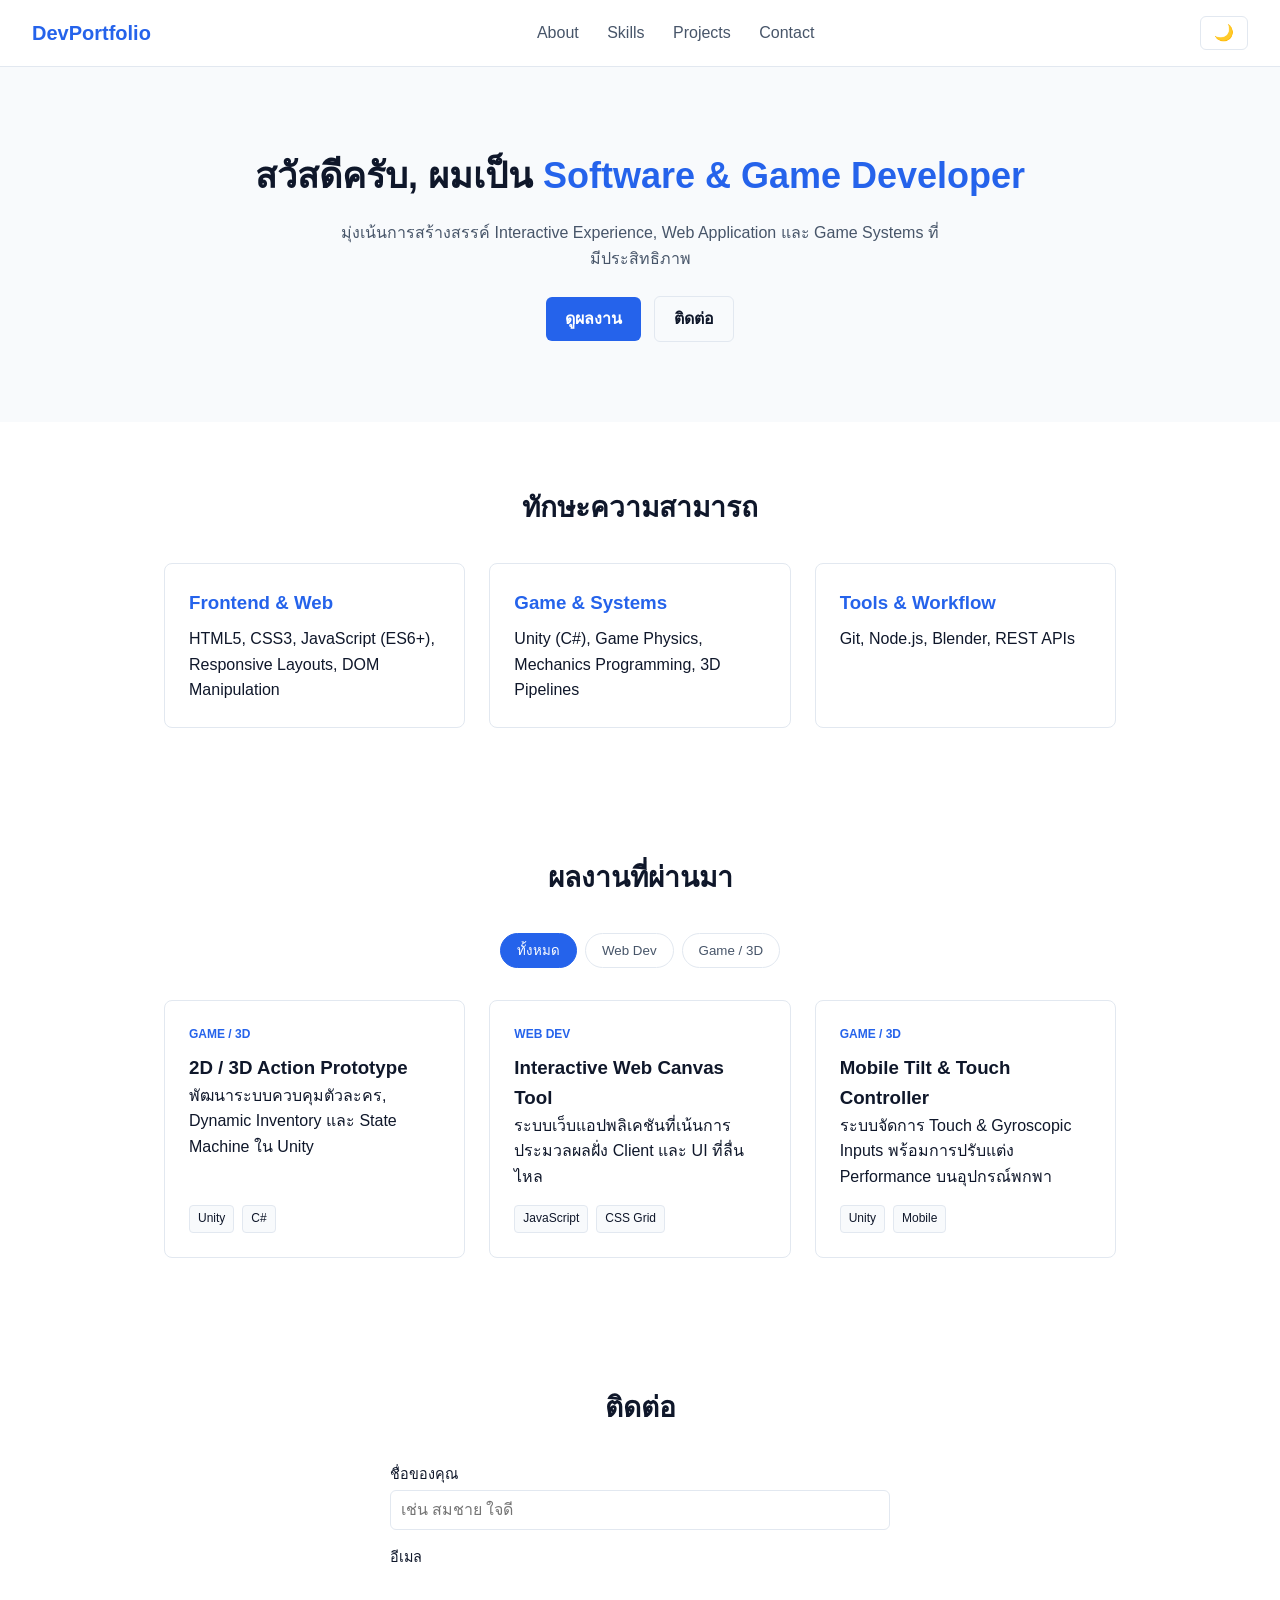
==== index.HTML @ 5b4622e6 "V.Blockout" ====
<!DOCTYPE html>
<html lang="th">
<head>
  <meta charset="UTF-8">
  <meta name="viewport" content="width=device-width, initial-scale=1.0">
  <title>Developer Portfolio</title>
  <link rel="stylesheet" href="style.css">
</head>
<body>

  <!-- Navigation -->
  <header class="navbar">
    <a href="#" class="brand-logo">DevPortfolio</a>
    <nav class="nav-links">
      <a href="#about">About</a>
      <a href="#skills">Skills</a>
      <a href="#projects">Projects</a>
      <a href="#contact">Contact</a>
    </nav>
    <button id="themeToggleBtn" type="button" class="btn-theme" aria-label="Toggle Theme">
      🌙
    </button>
  </header>

  <main>
    <!-- Hero Section -->
    <section id="hero" class="hero-section">
      <div class="hero-content">
        <h1>สวัสดีครับ, ผมเป็น <span class="highlight">Software & Game Developer</span></h1>
        <p>มุ่งเน้นการสร้างสรรค์ Interactive Experience, Web Application และ Game Systems ที่มีประสิทธิภาพ</p>
        <div class="hero-cta">
          <a href="#projects" class="btn btn-primary">ดูผลงาน</a>
          <a href="#contact" class="btn btn-secondary">ติดต่อ</a>
        </div>
      </div>
    </section>

    <!-- Skills Section -->
    <section id="skills" class="section">
      <h2 class="section-title">ทักษะความสามารถ</h2>
      <div class="skills-grid">
        <div class="skill-card">
          <h3>Frontend & Web</h3>
          <p>HTML5, CSS3, JavaScript (ES6+), Responsive Layouts, DOM Manipulation</p>
        </div>
        <div class="skill-card">
          <h3>Game & Systems</h3>
          <p>Unity (C#), Game Physics, Mechanics Programming, 3D Pipelines</p>
        </div>
        <div class="skill-card">
          <h3>Tools & Workflow</h3>
          <p>Git, Node.js, Blender, REST APIs</p>
        </div>
      </div>
    </section>

    <!-- Projects Section -->
    <section id="projects" class="section">
      <h2 class="section-title">ผลงานที่ผ่านมา</h2>

      <!-- Filter Controls -->
      <div class="filter-controls">
        <button type="button" class="filter-btn active" data-filter="all">ทั้งหมด</button>
        <button type="button" class="filter-btn" data-filter="web">Web Dev</button>
        <button type="button" class="filter-btn" data-filter="game">Game / 3D</button>
      </div>

      <!-- Project Grid -->
      <div class="projects-grid">
        <article class="project-card" data-category="game">
          <div class="project-badge">Game / 3D</div>
          <h3>2D / 3D Action Prototype</h3>
          <p>พัฒนาระบบควบคุมตัวละคร, Dynamic Inventory และ State Machine ใน Unity</p>
          <div class="project-tags">
            <span>Unity</span>
            <span>C#</span>
          </div>
        </article>

        <article class="project-card" data-category="web">
          <div class="project-badge">Web Dev</div>
          <h3>Interactive Web Canvas Tool</h3>
          <p>ระบบเว็บแอปพลิเคชันที่เน้นการประมวลผลฝั่ง Client และ UI ที่ลื่นไหล</p>
          <div class="project-tags">
            <span>JavaScript</span>
            <span>CSS Grid</span>
          </div>
        </article>

        <article class="project-card" data-category="game">
          <div class="project-badge">Game / 3D</div>
          <h3>Mobile Tilt & Touch Controller</h3>
          <p>ระบบจัดการ Touch & Gyroscopic Inputs พร้อมการปรับแต่ง Performance บนอุปกรณ์พกพา</p>
          <div class="project-tags">
            <span>Unity</span>
            <span>Mobile</span>
          </div>
        </article>
      </div>
    </section>

    <!-- Contact Section -->
    <section id="contact" class="section">
      <h2 class="section-title">ติดต่อ</h2>
      <form id="contactForm" class="contact-form" novalidate>
        <div class="form-group">
          <label for="nameInput">ชื่อของคุณ</label>
          <input type="text" id="nameInput" name="name" required placeholder="เช่น สมชาย ใจดี">
        </div>
        <div class="form-group">
          <label for="emailInput">อีเมล</label>
          <input type="email" id="emailInput" name="email
---- style.css ----
:root {
  --bg-primary: #ffffff;
  --bg-secondary: #f8fafc;
  --text-primary: #0f172a;
  --text-secondary: #475569;
  --card-bg: #ffffff;
  --card-border: #e2e8f0;
  --accent: #2563eb;
  --accent-hover: #1d4ed8;
}

[data-theme="dark"] {
  --bg-primary: #0b0f19;
  --bg-secondary: #111827;
  --text-primary: #f8fafc;
  --text-secondary: #94a3b8;
  --card-bg: #1e293b;
  --card-border: #334155;
  --accent: #3b82f6;
  --accent-hover: #60a5fa;
}

* {
  box-sizing: border-box;
  margin: 0;
  padding: 0;
}

body {
  font-family: -apple-system, BlinkMacSystemFont, "Segoe UI", Roboto, Helvetica, Arial, sans-serif;
  background-color: var(--bg-primary);
  color: var(--text-primary);
  line-height: 1.6;
  transition: background-color 0.25s ease, color 0.25s ease;
}

/* Navbar */
.navbar {
  display: flex;
  justify-content: space-between;
  align-items: center;
  padding: 1rem 2rem;
  background-color: var(--card-bg);
  border-bottom: 1px solid var(--card-border);
  position: sticky;
  top: 0;
  z-index: 100;
}

.brand-logo {
  font-weight: 700;
  font-size: 1.25rem;
  color: var(--accent);
  text-decoration: none;
}

.nav-links a {
  margin: 0 0.75rem;
  text-decoration: none;
  color: var(--text-secondary);
  font-weight: 500;
  transition: color 0.2s;
}

.nav-links a:hover {
  color: var(--accent);
}

.btn-theme {
  background: none;
  border: 1px solid var(--card-border);
  padding: 0.4rem 0.8rem;
  border-radius: 6px;
  cursor: pointer;
  font-size: 1rem;
}

/* Hero */
.hero-section {
  padding: 5rem 2rem;
  text-align: center;
  background-color: var(--bg-secondary);
}

.hero-content h1 {
  font-size: 2.25rem;
  margin-bottom: 1rem;
}

.highlight {
  color: var(--accent);
}

.hero-content p {
  color: var(--text-secondary);
  max-width: 600px;
  margin: 0 auto 1.5rem auto;
}

/* Buttons */
.btn {
  display: inline-block;
  padding: 0.6rem 1.2rem;
  border-radius: 6px;
  text-decoration: none;
  font-weight: 600;
  cursor: pointer;
  border: none;
}

.btn-primary {
  background-color: var(--accent);
  color: #ffffff;
}

.btn-primary:hover {
  background-color: var(--accent-hover);
}

.btn-secondary {
  background-color: transparent;
  color: var(--text-primary);
  border: 1px solid var(--card-border);
  margin-left: 0.5rem;
}

/* Sections */
.section {
  max-width: 1000px;
  margin: 0 auto;
  padding: 4rem 1.5rem;
}

.section-title {
  text-align: center;
  font-size: 1.75rem;
  margin-bottom: 2rem;
}

/* Skills */
.skills-grid {
  display: grid;
  grid-template-columns: repeat(auto-fit, minmax(260px, 1fr));
  gap: 1.5rem;
}

.skill-card {
  background-color: var(--card-bg);
  border: 1px solid var(--card-border);
  padding: 1.5rem;
  border-radius: 8px;
}

.skill-card h3 {
  margin-bottom: 0.5rem;
  color: var(--accent);
}

/* Projects */
.filter-controls {
  display: flex;
  justify-content: center;
  gap: 0.5rem;
  margin-bottom: 2rem;
}

.filter-btn {
  background: var(--card-bg);
  border: 1px solid var(--card-border);
  color: var(--text-secondary);
  padding: 0.4rem 1rem;
  border-radius: 20px;
  cursor: pointer;
  font-weight: 500;
}

.filter-btn.active {
  background-color: var(--accent);
  color: #ffffff;
  border-color: var(--accent);
}

.projects-grid {
  display: grid;
  grid-template-columns: repeat(auto-fit, minmax(280px, 1fr));
  gap: 1.5rem;
}

.project-card {
  background-color: var(--card-bg);
  border: 1px solid var(--card-border);
  border-radius: 8px;
  padding: 1.5rem;
  display: flex;
  flex-direction: column;
  transition: transform 0.2s, box-shadow 0.2s;
}

.project-card:hover {
  transform: translateY(-4px);
}

.project-card.is-hidden {
  display: none;
}

.project-badge {
  font-size: 0.75rem;
  font-weight: 700;
  text-transform: uppercase;
  color: var(--accent);
  margin-bottom: 0.5rem;
}

.project-tags {
  margin-top: auto;
  padding-top: 1rem;
  display: flex;
  gap: 0.5rem;
}

.project-tags span {
  font-size: 0.75rem;
  background-color: var(--bg-secondary);
  border: 1px solid var(--card-border);
  padding: 0.2rem 0.5rem;
  border-radius: 4px;
}

/* Contact Form */
.contact-form {
  max-width: 500px;
  margin: 0 auto;
  display: flex;
  flex-direction: column;
  gap: 1rem;
}

.form-group {
  display: flex;
  flex-direction: column;
  gap: 0.3rem;
}

.form-group label {
  font-size: 0.9rem;
  font-weight: 500;
}

.form-group input,
.form-group textarea {
  padding: 0.6rem;
  border-radius: 6px;
  border: 1px solid var(--card-border);
  background-color: var(--card-bg);
  color: var(--text-primary);
  font-size: 1rem;
}

.form-status {
  font-size: 0.9rem;
  min-height: 1.2rem;
  text-align: center;
}

.form-status.success {
  color: #10b981;
}

.form-status.error {
  color: #ef4444;
}
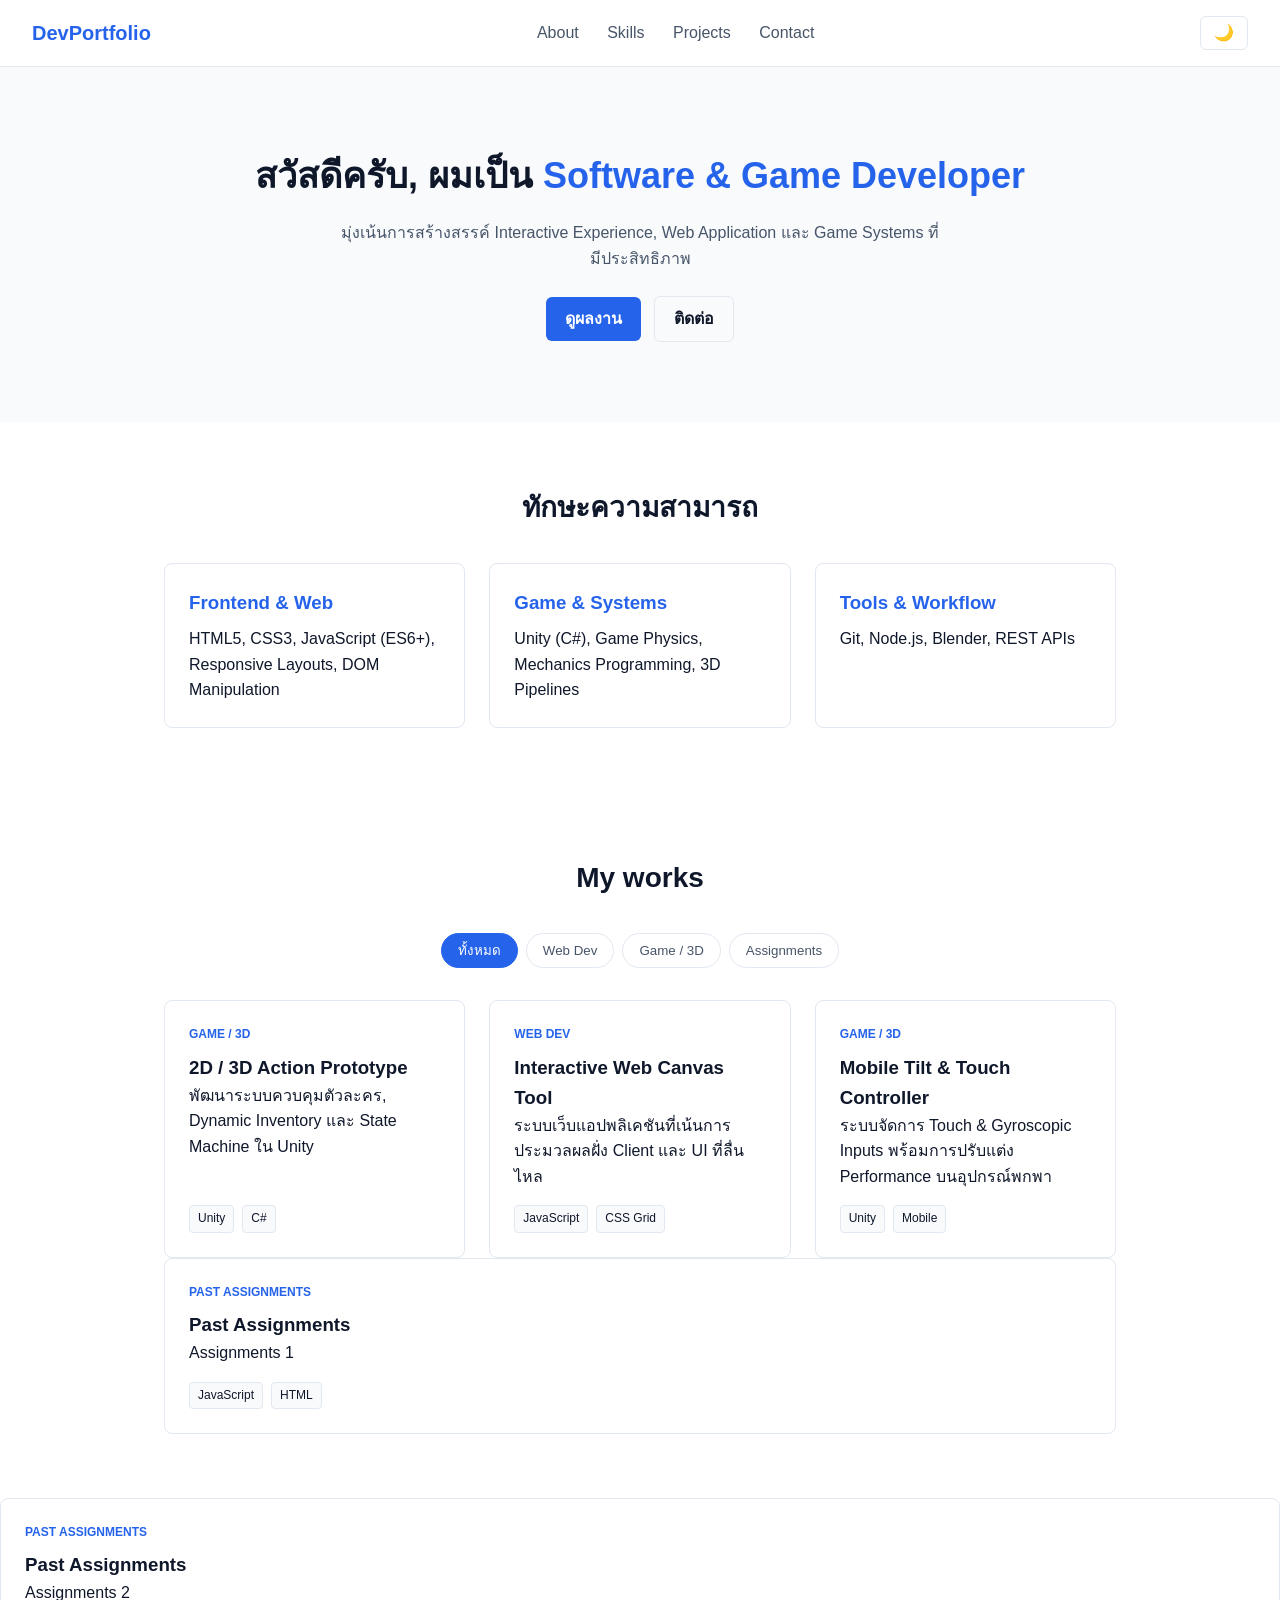
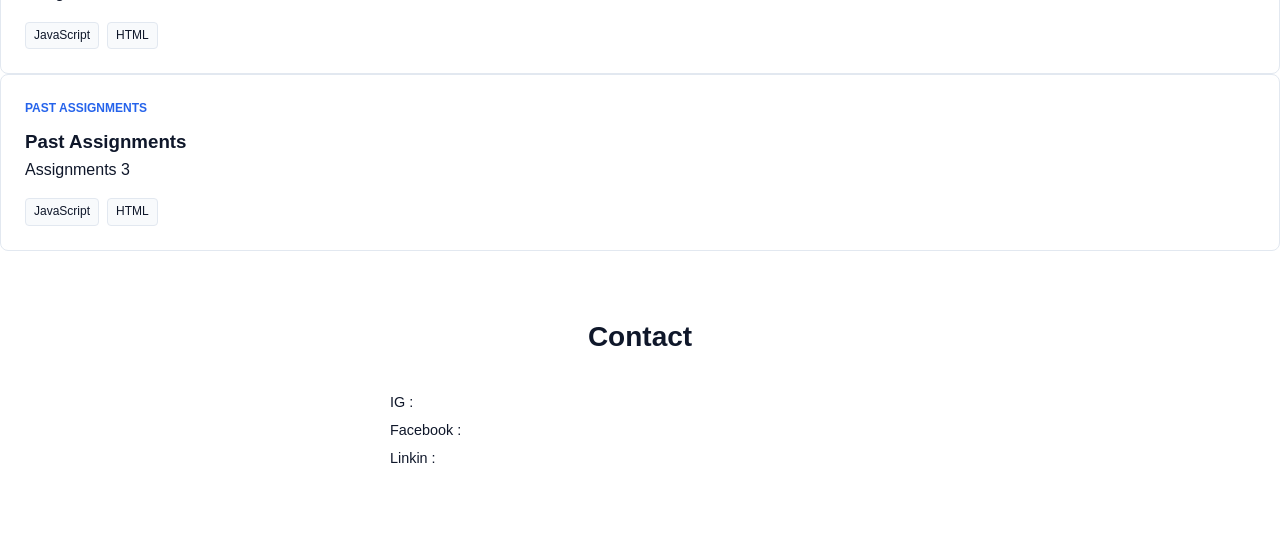
==== commit 9d0d8ba3: "v.1" ====
--- a/index.HTML
+++ b/index.HTML
@@ -5,6 +5,7 @@
   <meta name="viewport" content="width=device-width, initial-scale=1.0">
   <title>Developer Portfolio</title>
   <link rel="stylesheet" href="style.css">
+  <script src="script.js" defer></script>
 </head>
 <body>
 
@@ -56,13 +57,14 @@
 
     <!-- Projects Section -->
     <section id="projects" class="section">
-      <h2 class="section-title">ผลงานที่ผ่านมา</h2>
+      <h2 class="section-title">My works</h2>
 
       <!-- Filter Controls -->
       <div class="filter-controls">
         <button type="button" class="filter-btn active" data-filter="all">ทั้งหมด</button>
         <button type="button" class="filter-btn" data-filter="web">Web Dev</button>
         <button type="button" class="filter-btn" data-filter="game">Game / 3D</button>
+        <button type="button" class="filter-btn" data-filter="Assignments">Assignments</button>
       </div>
 
       <!-- Project Grid -->
@@ -97,16 +99,51 @@
           </div>
         </article>
       </div>
+
+       <article class="project-card" data-category="Assignments">
+          <div class="project-badge">Past Assignments</div>
+          <h3>Past Assignments</h3>
+          <p>Assignments 1</p>
+          <div class="project-tags">
+            <span>JavaScript</span>
+            <span>HTML</span>
+          </div>
+        </article>
+      </div>
     </section>
+
+     <article class="project-card" data-category="Assignments">
+          <div class="project-badge">Past Assignments</div>
+          <h3>Past Assignments</h3>
+          <p>Assignments 2</p>
+          <div class="project-tags">
+            <span>JavaScript</span>
+            <span>HTML</span>
+          </div>
+        </article>
+      </div>
+    </section>
+
+     <article class="project-card" data-category="Assignments">
+          <div class="project-badge">Past Assignments</div>
+          <h3>Past Assignments</h3>
+          <p>Assignments 3</p>
+          <div class="project-tags">
+            <span>JavaScript</span>
+            <span>HTML</span>
+          </div>
+        </article>
+      </div>
+    </section>
+
 
     <!-- Contact Section -->
     <section id="contact" class="section">
-      <h2 class="section-title">ติดต่อ</h2>
+      <h2 class="section-title">Contact</h2>
       <form id="contactForm" class="contact-form" novalidate>
         <div class="form-group">
-          <label for="nameInput">ชื่อของคุณ</label>
-          <input type="text" id="nameInput" name="name" required placeholder="เช่น สมชาย ใจดี">
-        </div>
+          <label for="nameInput">IG :</label>
         <div class="form-group">
-          <label for="emailInput">อีเมล</label>
-          <input type="email" id="emailInput" name="email+          <label for="emailInput">Facebook :</label>
+           <div class="form-group">
+          <label for="emailInput">Linkin :</label>
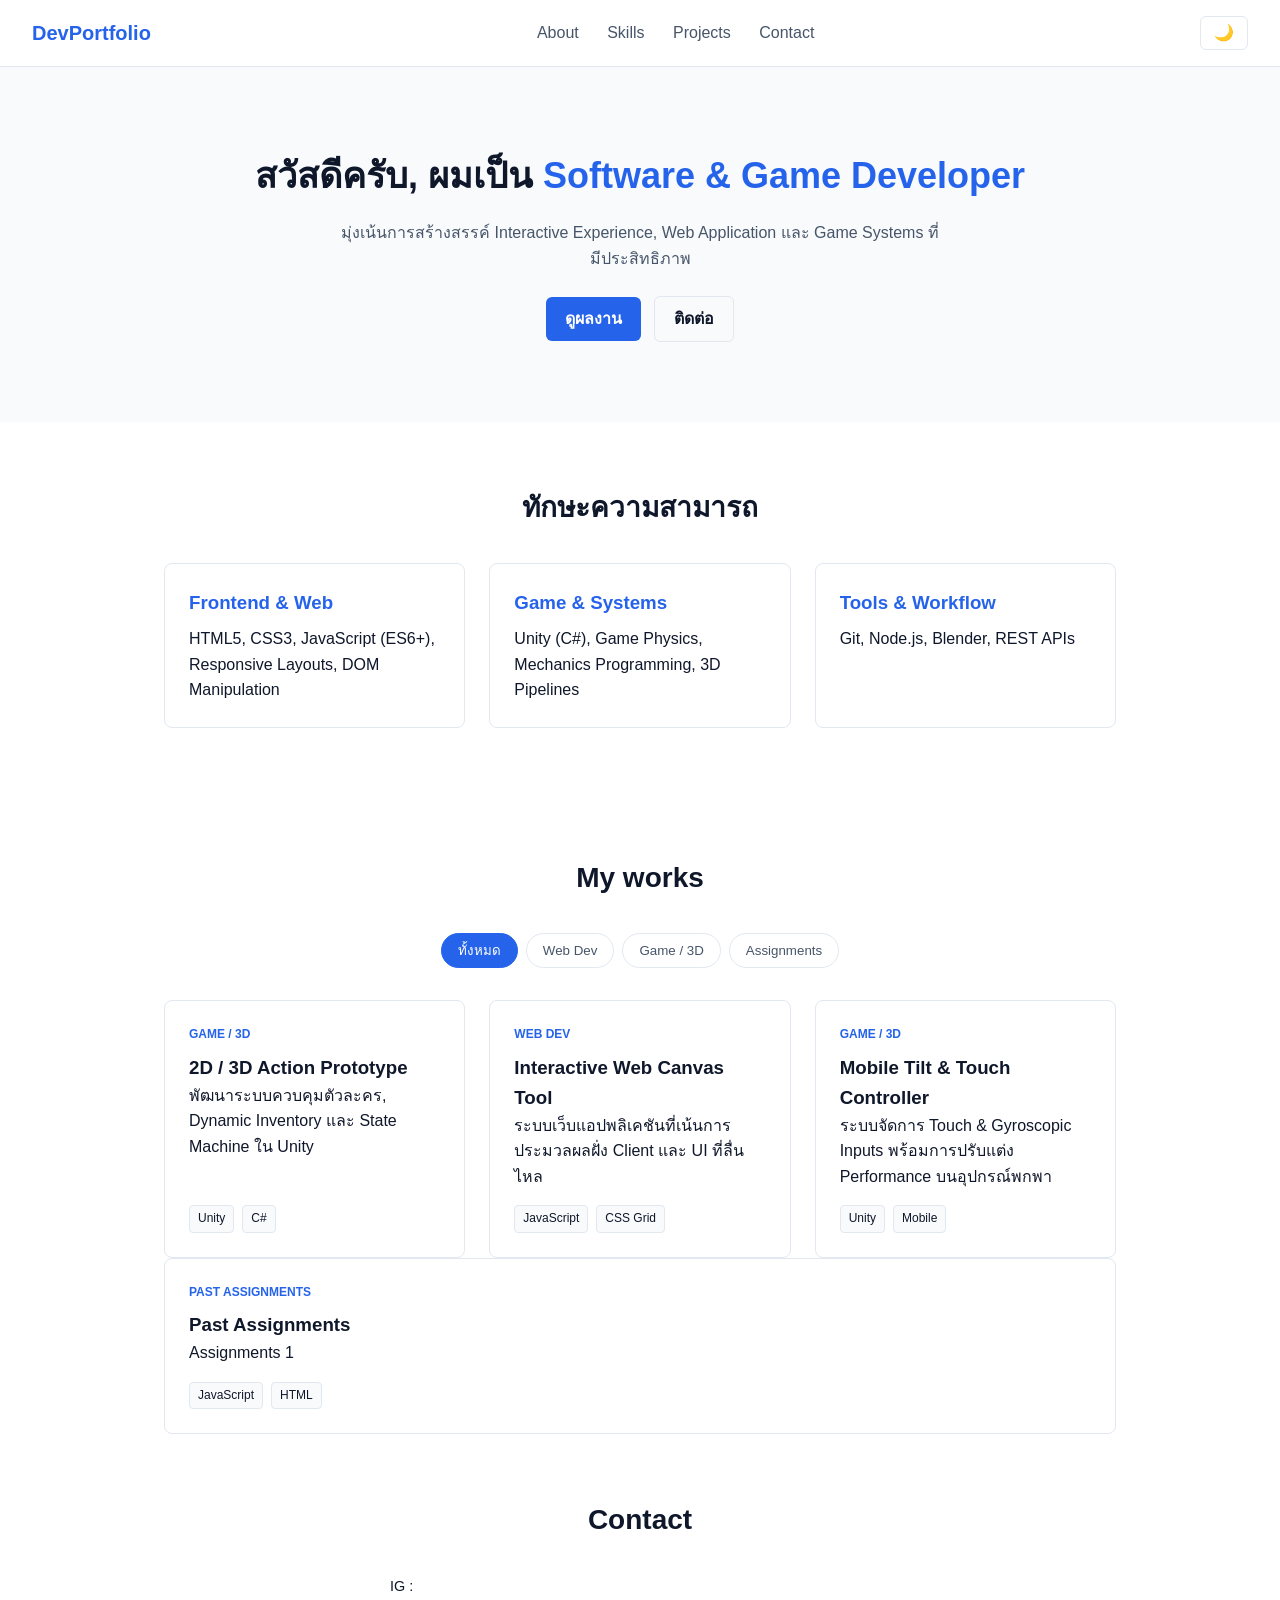
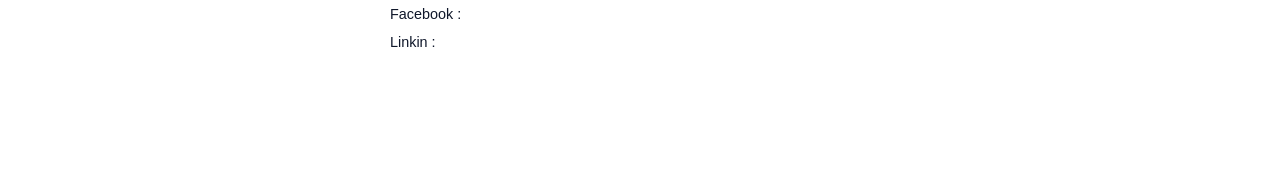
==== commit ae7f09ae: "V1.1" ====
--- a/index.HTML
+++ b/index.HTML
@@ -100,7 +100,8 @@
         </article>
       </div>
 
-       <article class="project-card" data-category="Assignments">
+      <a href="pokemon-v3/index.html" class="card-link-wrapper"> 
+     <article class="project-card" data-category="Assignments">
           <div class="project-badge">Past Assignments</div>
           <h3>Past Assignments</h3>
           <p>Assignments 1</p>
@@ -109,33 +110,8 @@
             <span>HTML</span>
           </div>
         </article>
+        </a>
       </div>
-    </section>
-
-     <article class="project-card" data-category="Assignments">
-          <div class="project-badge">Past Assignments</div>
-          <h3>Past Assignments</h3>
-          <p>Assignments 2</p>
-          <div class="project-tags">
-            <span>JavaScript</span>
-            <span>HTML</span>
-          </div>
-        </article>
-      </div>
-    </section>
-
-     <article class="project-card" data-category="Assignments">
-          <div class="project-badge">Past Assignments</div>
-          <h3>Past Assignments</h3>
-          <p>Assignments 3</p>
-          <div class="project-tags">
-            <span>JavaScript</span>
-            <span>HTML</span>
-          </div>
-        </article>
-      </div>
-    </section>
-
 
     <!-- Contact Section -->
     <section id="contact" class="section">
--- a/style.css
+++ b/style.css
@@ -269,4 +269,11 @@
 
 .form-status.error {
   color: #ef4444;
-}+}
+
+.card-link-wrapper {
+  display: block;        /* ให้ <a> ขยายเต็มพื้นที่ */
+  text-decoration: none; /* เอาขีดเส้นใต้ออก */
+  color: inherit;        /* ให้สีตัวอักษรใช้ตามที่ตั้งไว้ในการ์ด */
+}
+
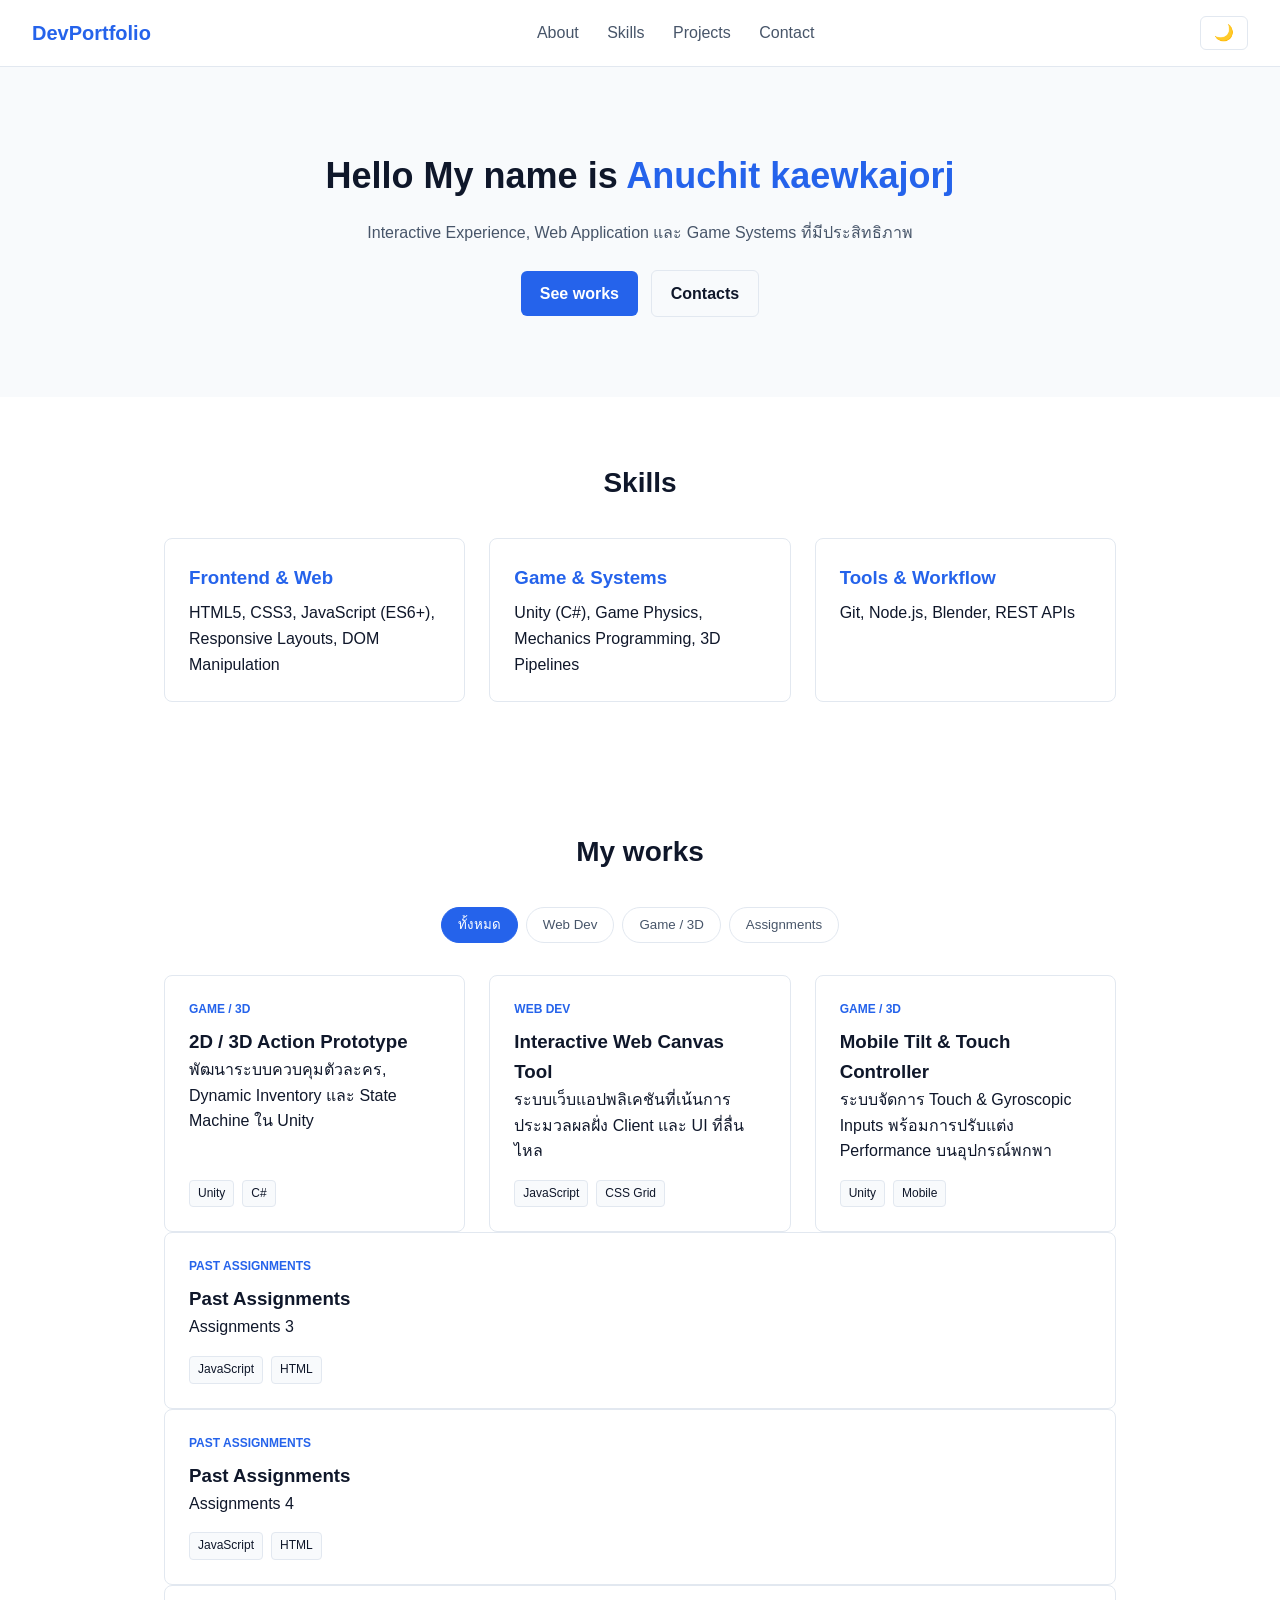
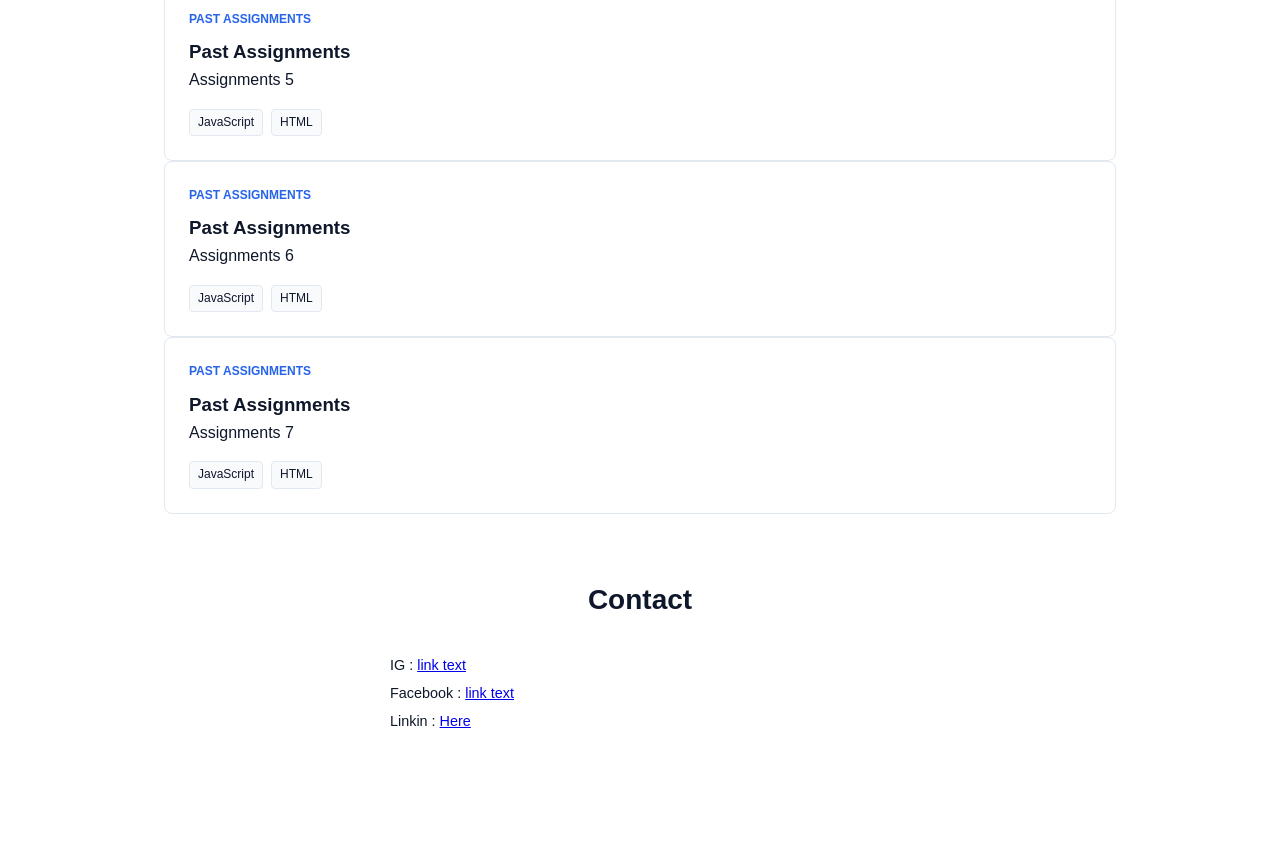
==== commit 388fdcf0: "V.1.2 v.1.2" ====
--- a/index.HTML
+++ b/index.HTML
@@ -27,18 +27,18 @@
     <!-- Hero Section -->
     <section id="hero" class="hero-section">
       <div class="hero-content">
-        <h1>สวัสดีครับ, ผมเป็น <span class="highlight">Software & Game Developer</span></h1>
-        <p>มุ่งเน้นการสร้างสรรค์ Interactive Experience, Web Application และ Game Systems ที่มีประสิทธิภาพ</p>
+        <h1>Hello My name is <span class="highlight">Anuchit kaewkajorj</span></h1>
+        <p>Interactive Experience, Web Application และ Game Systems ที่มีประสิทธิภาพ</p>
         <div class="hero-cta">
-          <a href="#projects" class="btn btn-primary">ดูผลงาน</a>
-          <a href="#contact" class="btn btn-secondary">ติดต่อ</a>
+          <a href="#projects" class="btn btn-primary">See works</a>
+          <a href="#contact" class="btn btn-secondary">Contacts</a>
         </div>
       </div>
     </section>
 
     <!-- Skills Section -->
     <section id="skills" class="section">
-      <h2 class="section-title">ทักษะความสามารถ</h2>
+      <h2 class="section-title">Skills</h2>
       <div class="skills-grid">
         <div class="skill-card">
           <h3>Frontend & Web</h3>
@@ -104,7 +104,61 @@
      <article class="project-card" data-category="Assignments">
           <div class="project-badge">Past Assignments</div>
           <h3>Past Assignments</h3>
-          <p>Assignments 1</p>
+          <p>Assignments 3</p>
+          <div class="project-tags">
+            <span>JavaScript</span>
+            <span>HTML</span>
+          </div>
+        </article>
+        </a>
+      </div>
+
+         <a href="pokemon-v3/index.html" class="card-link-wrapper"> 
+     <article class="project-card" data-category="Assignments">
+          <div class="project-badge">Past Assignments</div>
+          <h3>Past Assignments</h3>
+          <p>Assignments 4</p>
+          <div class="project-tags">
+            <span>JavaScript</span>
+            <span>HTML</span>
+          </div>
+        </article>
+        </a>
+      </div>
+
+         <a href="pokemon-v3/index.html" class="card-link-wrapper"> 
+     <article class="project-card" data-category="Assignments">
+          <div class="project-badge">Past Assignments</div>
+          <h3>Past Assignments</h3>
+          <p>Assignments 5</p>
+          <div class="project-tags">
+            <span>JavaScript</span>
+            <span>HTML</span>
+          </div>
+        </article>
+        </a>
+      </div>
+
+
+         <a href="pokemon-v3/index.html" class="card-link-wrapper"> 
+     <article class="project-card" data-category="Assignments">
+          <div class="project-badge">Past Assignments</div>
+          <h3>Past Assignments</h3>
+          <p>Assignments 6</p>
+          <div class="project-tags">
+            <span>JavaScript</span>
+            <span>HTML</span>
+          </div>
+        </article>
+        </a>
+      </div>
+
+
+         <a href="pokemon-v3/index.html" class="card-link-wrapper"> 
+     <article class="project-card" data-category="Assignments">
+          <div class="project-badge">Past Assignments</div>
+          <h3>Past Assignments</h3>
+          <p>Assignments 7</p>
           <div class="project-tags">
             <span>JavaScript</span>
             <span>HTML</span>
@@ -118,8 +172,8 @@
       <h2 class="section-title">Contact</h2>
       <form id="contactForm" class="contact-form" novalidate>
         <div class="form-group">
-          <label for="nameInput">IG :</label>
+          <label for="nameInput">IG : <a href="url">link text</a></label>
         <div class="form-group">
-          <label for="emailInput">Facebook :</label>
+          <label for="emailInput">Facebook : <a href="url">link text</a></label>
            <div class="form-group">
-          <label for="emailInput">Linkin :</label>+          <label for="emailInput">Linkin : <a href="https://www.youtube.com">Here</a></label>
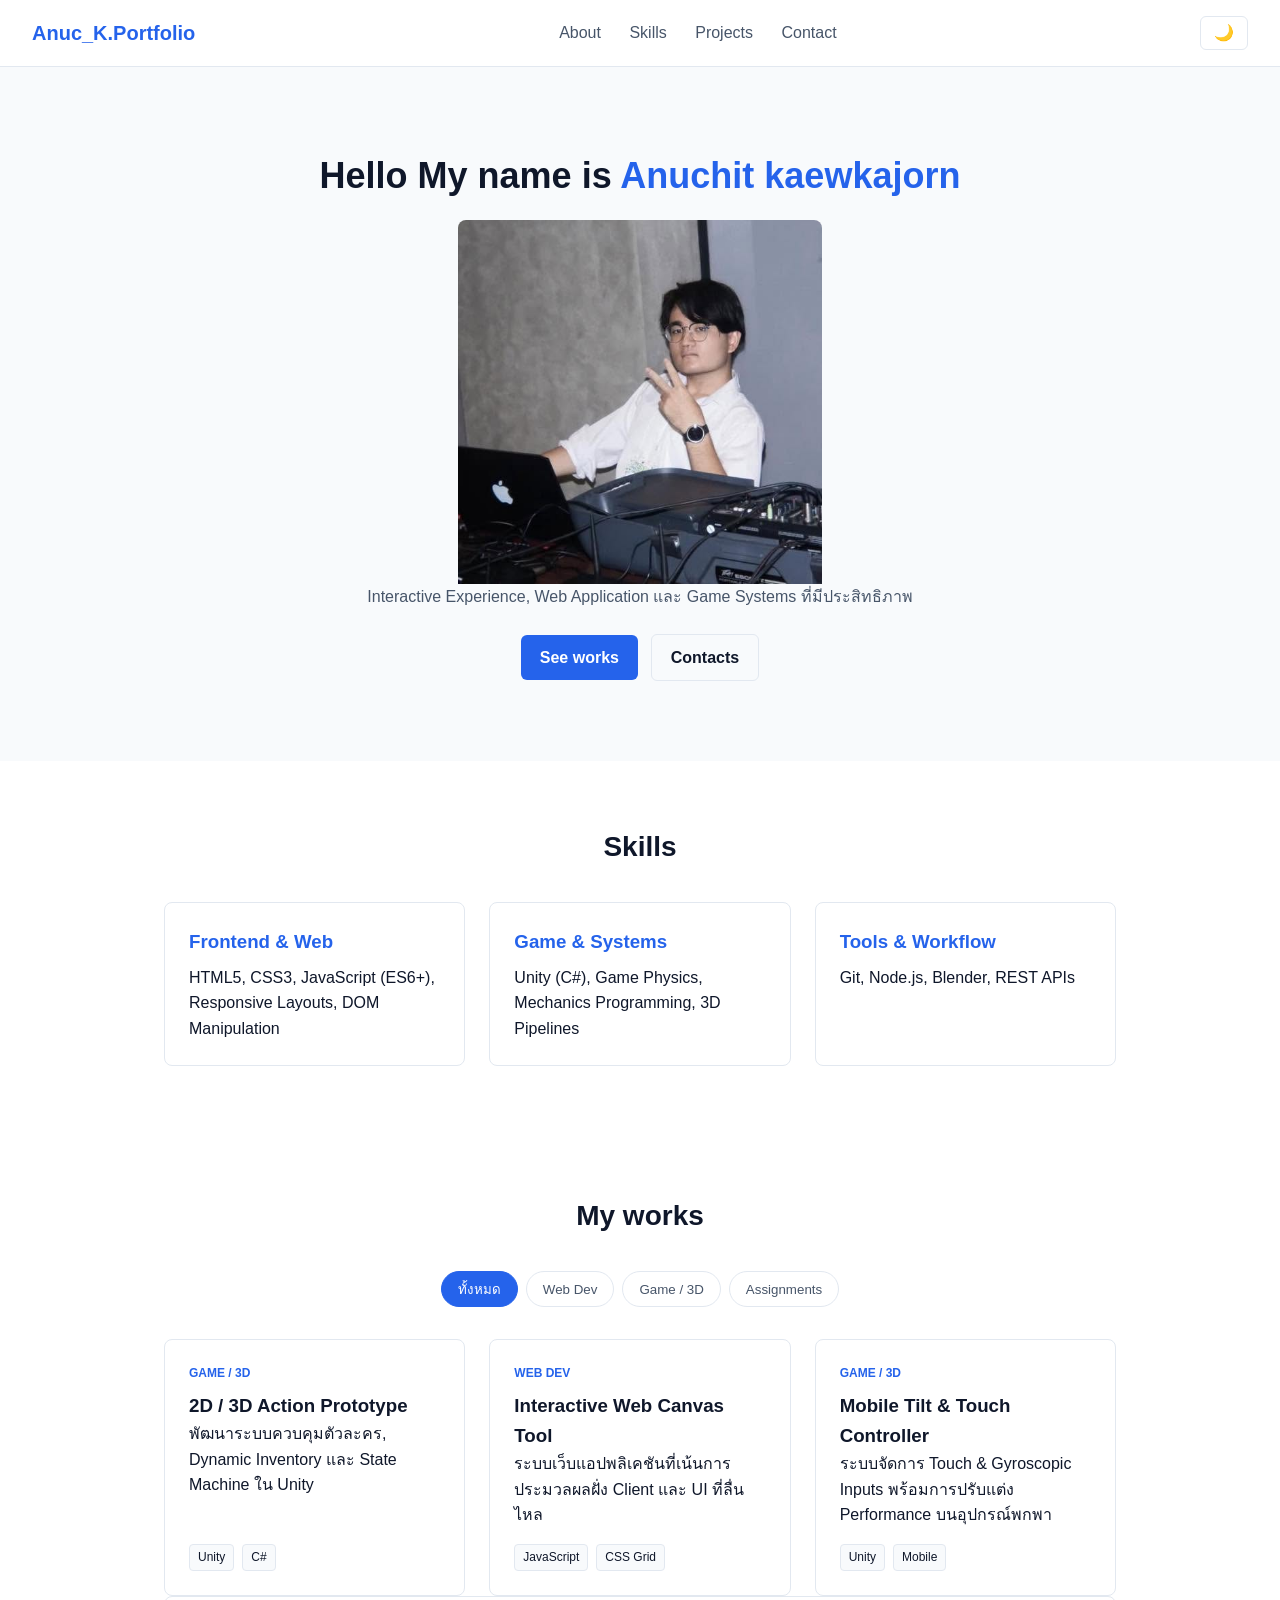
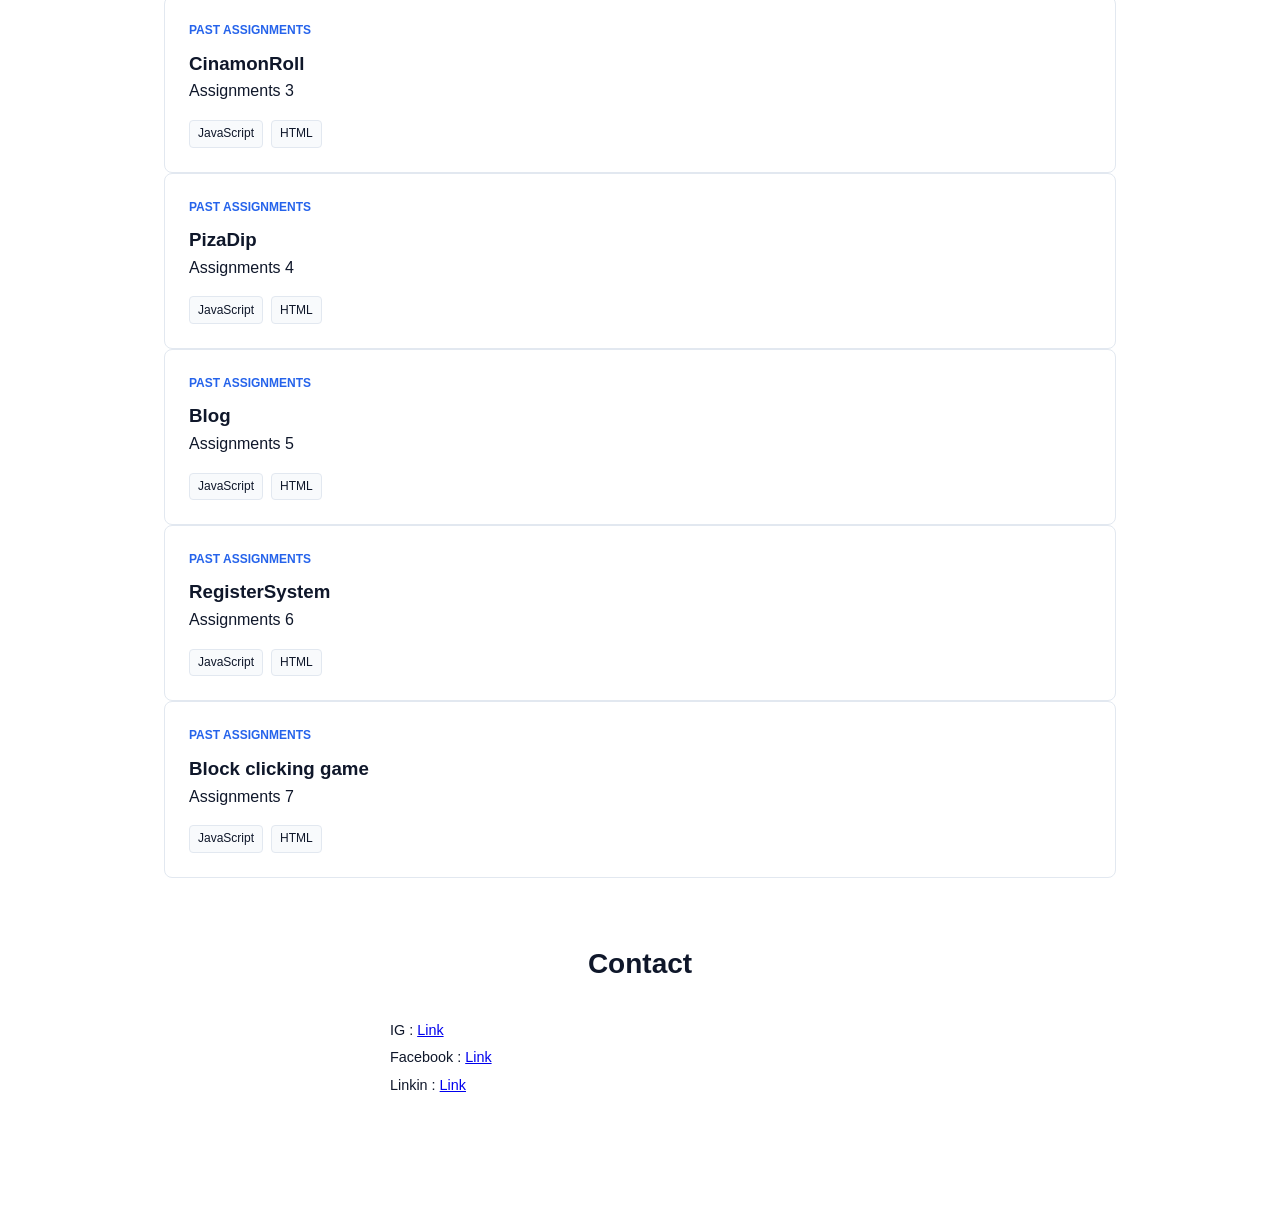
==== commit f0db56ba: "V2 V2" ====
--- a/index.HTML
+++ b/index.HTML
@@ -11,7 +11,7 @@
 
   <!-- Navigation -->
   <header class="navbar">
-    <a href="#" class="brand-logo">DevPortfolio</a>
+    <a href="#" class="brand-logo">Anuc_K.Portfolio</a>
     <nav class="nav-links">
       <a href="#about">About</a>
       <a href="#skills">Skills</a>
@@ -27,7 +27,8 @@
     <!-- Hero Section -->
     <section id="hero" class="hero-section">
       <div class="hero-content">
-        <h1>Hello My name is <span class="highlight">Anuchit kaewkajorj</span></h1>
+        <h1>Hello My name is <span class="highlight">Anuchit kaewkajorn</span></h1>
+        <img id="Mypic" src= "Pics/MyPic.jpg" alt="AnucPics"> 
         <p>Interactive Experience, Web Application และ Game Systems ที่มีประสิทธิภาพ</p>
         <div class="hero-cta">
           <a href="#projects" class="btn btn-primary">See works</a>
@@ -100,10 +101,10 @@
         </article>
       </div>
 
-      <a href="pokemon-v3/index.html" class="card-link-wrapper"> 
+      <a href="pokemon-v2/index.html" class="card-link-wrapper"> 
      <article class="project-card" data-category="Assignments">
           <div class="project-badge">Past Assignments</div>
-          <h3>Past Assignments</h3>
+          <h3>CinamonRoll</h3>
           <p>Assignments 3</p>
           <div class="project-tags">
             <span>JavaScript</span>
@@ -116,7 +117,7 @@
          <a href="pokemon-v3/index.html" class="card-link-wrapper"> 
      <article class="project-card" data-category="Assignments">
           <div class="project-badge">Past Assignments</div>
-          <h3>Past Assignments</h3>
+          <h3>PizaDip</h3>
           <p>Assignments 4</p>
           <div class="project-tags">
             <span>JavaScript</span>
@@ -126,10 +127,10 @@
         </a>
       </div>
 
-         <a href="pokemon-v3/index.html" class="card-link-wrapper"> 
+         <a href="assignment5/index.html" class="card-link-wrapper"> 
      <article class="project-card" data-category="Assignments">
           <div class="project-badge">Past Assignments</div>
-          <h3>Past Assignments</h3>
+          <h3>Blog</h3>
           <p>Assignments 5</p>
           <div class="project-tags">
             <span>JavaScript</span>
@@ -140,10 +141,10 @@
       </div>
 
 
-         <a href="pokemon-v3/index.html" class="card-link-wrapper"> 
+         <a href="assignment-6/register.html" class="card-link-wrapper"> 
      <article class="project-card" data-category="Assignments">
           <div class="project-badge">Past Assignments</div>
-          <h3>Past Assignments</h3>
+          <h3>RegisterSystem</h3>
           <p>Assignments 6</p>
           <div class="project-tags">
             <span>JavaScript</span>
@@ -154,10 +155,10 @@
       </div>
 
 
-         <a href="pokemon-v3/index.html" class="card-link-wrapper"> 
+         <a href="assignment7/index.html" class="card-link-wrapper"> 
      <article class="project-card" data-category="Assignments">
           <div class="project-badge">Past Assignments</div>
-          <h3>Past Assignments</h3>
+          <h3>Block clicking game</h3>
           <p>Assignments 7</p>
           <div class="project-tags">
             <span>JavaScript</span>
@@ -172,8 +173,8 @@
       <h2 class="section-title">Contact</h2>
       <form id="contactForm" class="contact-form" novalidate>
         <div class="form-group">
-          <label for="nameInput">IG : <a href="url">link text</a></label>
+          <label for="nameInput">IG : <a href="https://www.instagram.com/anuchit_kaewkajorn/?hl=en">Link</a></label>
         <div class="form-group">
-          <label for="emailInput">Facebook : <a href="url">link text</a></label>
+          <label for="emailInput">Facebook : <a href="https://web.facebook.com/ThesonicTH">Link</a></label>
            <div class="form-group">
-          <label for="emailInput">Linkin : <a href="https://www.youtube.com">Here</a></label>+          <label for="emailInput">Linkin : <a href="https://www.linkedin.com/feed/">Link</a></label>
--- a/style.css
+++ b/style.css
@@ -66,6 +66,14 @@
   color: var(--accent);
 }
 
+#Mypic{
+   width: 30%;       /* บังคับให้รูปกว้างพอดีกับกล่องที่ครอบอยู่ */
+  height: 30%;     /* กำหนดความสูงคงที่เพื่อให้รูปทุกใบสูงเท่ากัน */
+  object-fit: cover; /* จัดการให้รูปเต็มพื้นที่โดยไม่เสียสัดส่วน (ไม่บีบแบน) */
+  border-radius: 8px 8px 0 0; /* เพิ่มขอบมนด้านบนให้เข้ากับกรอบของการ์ด */
+  display: block;    /* ป้องกันช่องว่างแปลกๆ ด้านล่างของรูป */
+  margin: auto;
+}
 .btn-theme {
   background: none;
   border: 1px solid var(--card-border);
